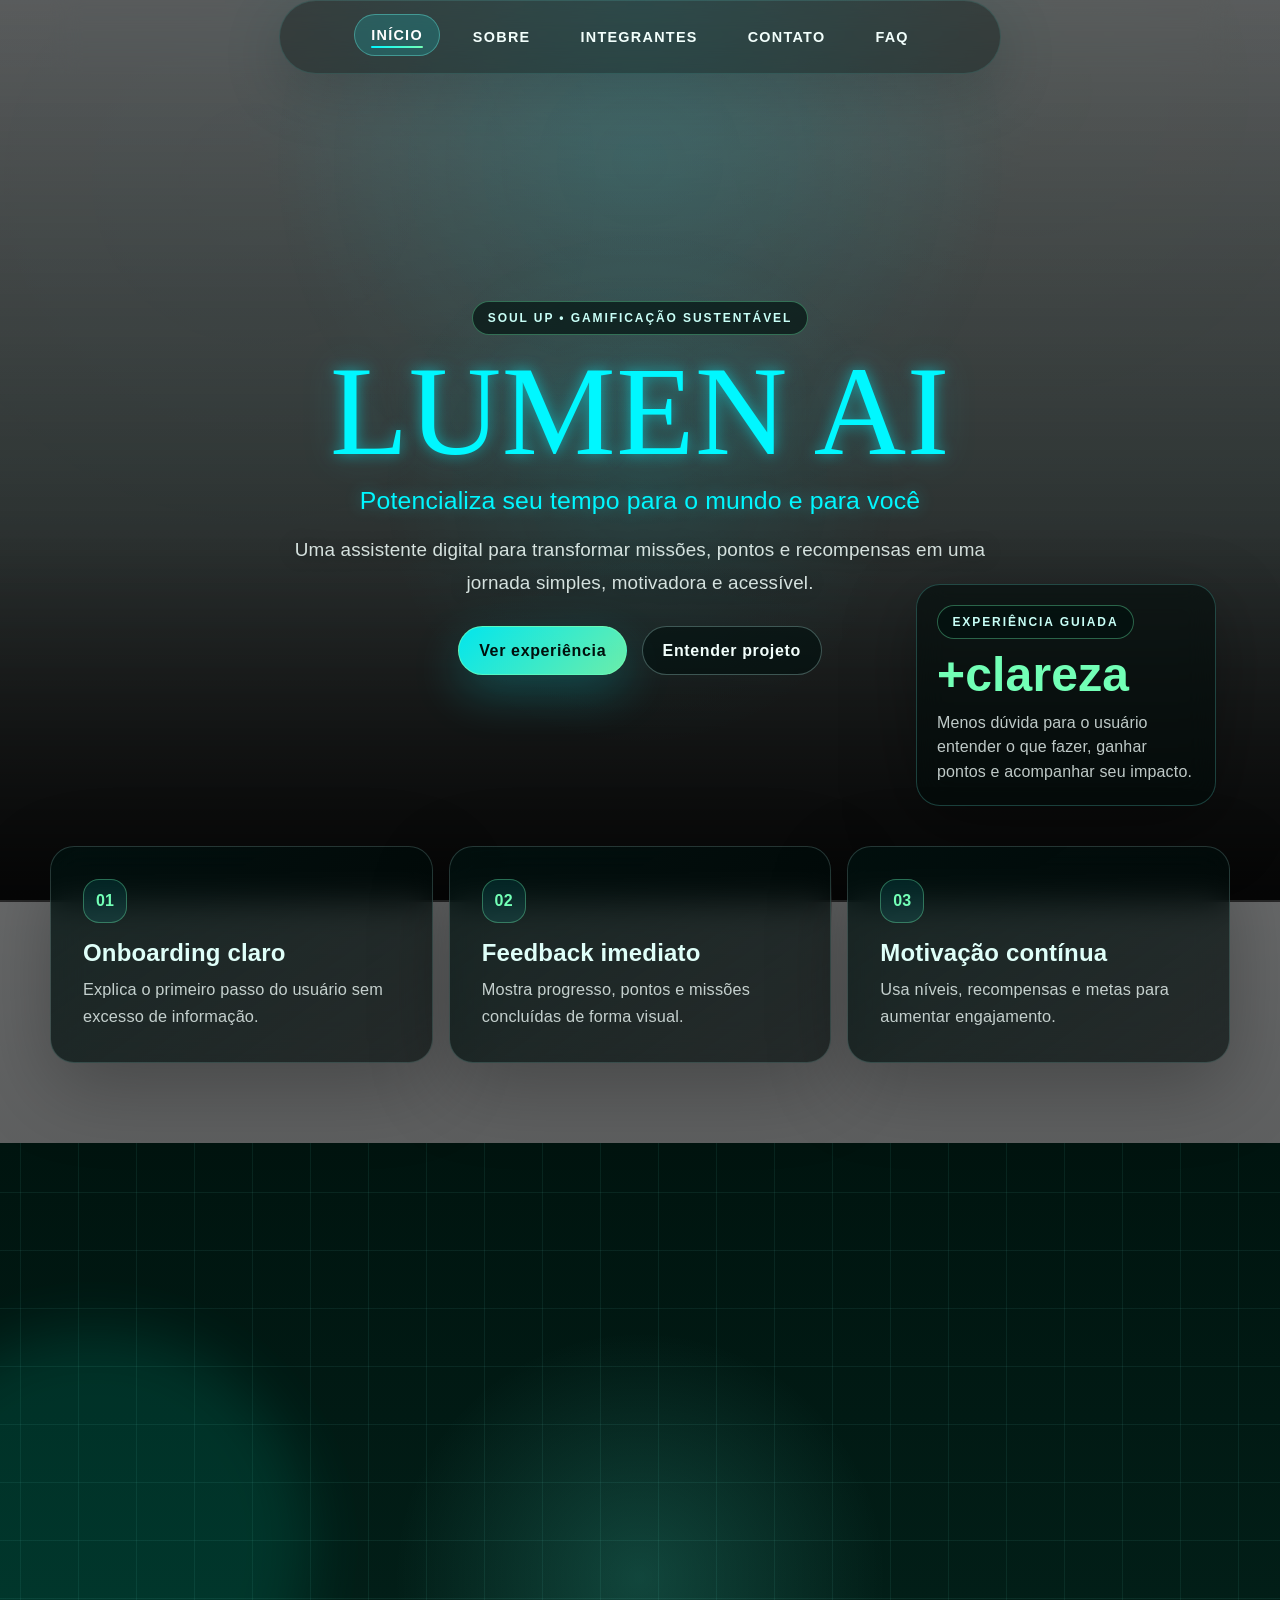
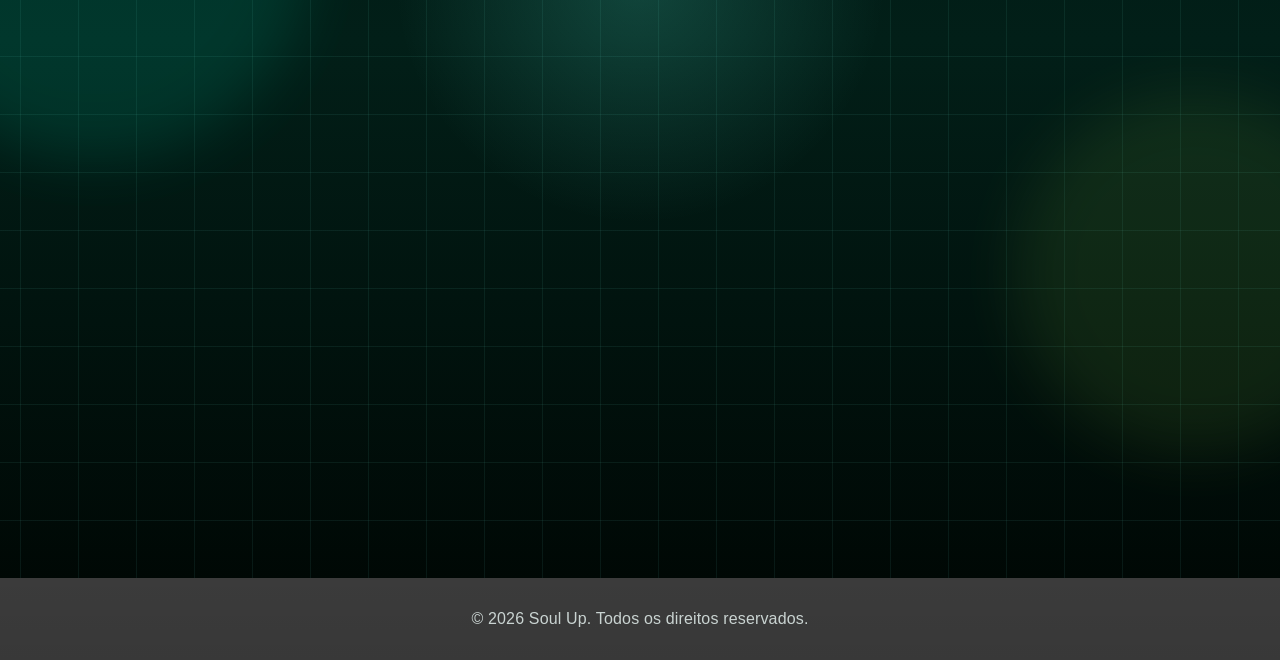
==== index.html @ 95132d2b "feat: Projeto atualizado com correções no style.css, apagando conflitos e codigos sem funcionalidade" ====
<!DOCTYPE html>
<html lang="pt-BR">
<head>
    <meta charset="UTF-8">
    <meta name="viewport" content="width=device-width, initial-scale=1.0">
    <link rel="shortcut icon" href="image/logo.png" type="image/x-icon">
    <title>Soul UP | Lumen AI</title>
    <link rel="stylesheet" href="css/style.css">
    <link rel="stylesheet" href="css/lumen.css">
</head>
<body>
    <div class="layer-blur"></div>

    <div class="conteiner">
        <header>
            <button class="menu-toggle" type="button" aria-label="Abrir menu" aria-expanded="false" aria-controls="menu-principal">
                <span></span>
                <span></span>
                <span></span>
            </button>
            <nav class="main-menu" id="menu-principal" aria-label="Menu principal">
                <a href="index.html" class="active">INÍCIO</a>
                <a href="pages/sobre.html">SOBRE</a>
                <a href="pages/integrantes.html">INTEGRANTES</a>
                <a href="pages/contato.html">CONTATO</a>
                <a href="pages/faq.html">FAQ</a>
            </nav>
        </header>

        <main>
            <section class="banner hero-pro" aria-labelledby="titulo-principal">
                <div class="content hero-content">
                    <span class="hero-eyebrow">Soul UP • Gamificação sustentável</span>
                    <div class="title" id="titulo-principal">LUMEN AI</div>
                    <p class="subtitle">Potencializa seu tempo para o mundo e para você</p>
                    <p class="hero-description">Uma assistente digital para transformar missões, pontos e recompensas em uma jornada simples, motivadora e acessível.</p>
                    <div class="hero-actions" aria-label="Ações principais">
                        <a class="btn-primary" href="#lumen-app">Ver experiência</a>
                        <a class="btn-secondary" href="pages/sobre.html">Entender projeto</a>
                    </div>
                </div>

                <div class="hero-glass-card" aria-label="Resumo do impacto da solução">
                    <span class="card-kicker">Experiência guiada</span>
                    <strong>+clareza</strong>
                    <p>Menos dúvida para o usuário entender o que fazer, ganhar pontos e acompanhar seu impacto.</p>
                </div>
            </section>

            <section class="experience-strip" aria-label="Principais benefícios da Lumen AI">
                <article class="experience-card">
                    <span class="experience-icon">01</span>
                    <h2>Onboarding claro</h2>
                    <p>Explica o primeiro passo do usuário sem excesso de informação.</p>
                </article>
                <article class="experience-card">
                    <span class="experience-icon">02</span>
                    <h2>Feedback imediato</h2>
                    <p>Mostra progresso, pontos e missões concluídas de forma visual.</p>
                </article>
                <article class="experience-card">
                    <span class="experience-icon">03</span>
                    <h2>Motivação contínua</h2>
                    <p>Usa níveis, recompensas e metas para aumentar engajamento.</p>
                </article>
            </section>

            <section class="lumen-scroll-section" id="lumen-app">
                <div class="lumen-parallax-bg" aria-hidden="true"></div>

                <div class="lumen-section-header">
                    <span class="lumen-tag">Soul UP • Gamificação Sustentável</span>
                    <h2>Seu progresso sustentável com o Lumën</h2>
                    <p>Role a página e acompanhe pontos, ranques, missões e impacto dentro do ecossistema Soul UP.</p>
                </div>

                <div class="lumen-app-panel">
                    <aside class="lumen-stats lumen-stats-left" aria-label="Estatísticas do aplicativo Soul UP">
                        <article class="stat-card">
                            <span class="stat-label">Rank atual</span>
                            <strong>Eco Starter</strong>
                            <small>Suba de nível completando ações sustentáveis.</small>
                        </article>

                        <article class="stat-card">
                            <span class="stat-label">Pontos verdes</span>
                            <strong data-count="1280">0</strong>
                            <small>Pontos acumulados em missões e desafios.</small>
                        </article>
                    </aside>

                    <div class="lumen-assistant" aria-label="Mascote Lumën animado">
                        <div class="lumen-bubble">
                            <h2>Bem-vindo!</h2>
                            <p class="lumen-typing">Eu sou Lumën, seu agente <br> sustentável pessoal da Soul UP.</p>
                        </div>

                        <div class="lumen-mascot">
                            <div class="lumen-aura"></div>
                            <div class="lumen-fire-hair">
                                <span class="flame flame-left"></span>
                                <span class="flame flame-main"></span>
                                <span class="flame flame-right"></span>
                                <span class="flame flame-core"></span>
                            </div>
                            <div class="lumen-arm"></div>
                            <div class="lumen-head">
                                <div class="lumen-face">
                                    <span class="lumen-eye"></span>
                                    <span class="lumen-eye"></span>
                                </div>
                                <div class="lumen-ear"></div>
                            </div>
                            <div class="lumen-body"></div>
                        </div>
                    </div>

                    <aside class="lumen-stats lumen-stats-right" aria-label="Dados de progresso do usuário">
                        <article class="stat-card">
                            <span class="stat-label">Missões feitas</span>
                            <strong data-count="24">0</strong>
                            <small>Check-ins, tarefas e hábitos concluídos.</small>
                        </article>

                        <article class="stat-card">
                            <span class="stat-label">Impacto estimado</span>
                            <strong data-count="86">0</strong>
                            <small>Interações positivas para uma rotina mais consciente.</small>
                        </article>
                    </aside>
                </div>
            </section>
        </main>

        <footer>
            <p>© 2026 Soul Up. Todos os direitos reservados.</p>
        </footer>
    </div>

    <script src="js/menu.js"></script>
    <script src="js/effects.js"></script>
    <script src="js/lumen.js"></script>
</body>
</html>
---- css/style.css ----
/* =========================================================
Responsável por layout global, menu, home e páginas internas.
========================================================= */

* {
    margin: 0;
    padding: 0;
    box-sizing: border-box;
}

:root {
    --bg-dark: #00140f;
    --surface-strong: rgba(0, 12, 10, 0.82);
    --surface-card: rgba(0, 18, 16, 0.76);
    --surface-soft: rgba(0, 20, 18, 0.58);
    --surface-hover: rgba(0, 247, 255, 0.11);
    --primary: #00f7ff;
    --primary-soft: rgba(0, 247, 255, 0.16);
    --green: #72ffb6;
    --text: #f2fffc;
    --text-muted: rgba(242, 255, 252, 0.78);
    --border: rgba(111, 255, 240, 0.36);
    --line-soft: rgba(196, 255, 246, 0.18);
    --line-strong: rgba(114, 255, 182, 0.48);
    --shadow: 0 24px 70px rgba(0, 0, 0, 0.34);
    --radius-xl: 32px;
    --radius-lg: 24px;
    --radius-md: 18px;
    --title-font: 'Didot', 'Bodoni 72', 'Bodoni MT', 'Times New Roman', serif;
    --base-font: Arial, Helvetica, sans-serif;
}

html {
    scroll-behavior: smooth;
}

body {
    min-height: 100vh;
    overflow-x: hidden;
    font-family: var(--base-font);
    letter-spacing: 0.01em;
    color: var(--primary);
    background:
        linear-gradient(rgba(0, 6, 8, 0.48), rgba(0, 0, 0, 0.78)),
        url('../image/fundo.gif') center center / cover fixed no-repeat;
}

body::before,
body::after,
.layer-blur {
    content: '';
    position: fixed;
    inset: 0;
    pointer-events: none;
}

body::before {
    z-index: -2;
    opacity: 0.24;
    background:
        radial-gradient(circle at 20% 20%, rgba(0, 247, 255, 0.08), transparent 35%),
        radial-gradient(circle at 80% 10%, rgba(114, 255, 182, 0.08), transparent 30%),
        url('../image/fundo02.gif') center bottom / cover no-repeat;
    animation: backgroundFloat 12s ease-in-out infinite;
}

body::after {
    z-index: -1;
    background:
        linear-gradient(to bottom, rgba(0, 0, 0, 0.32), rgba(0, 10, 8, 0.58) 52%, rgba(0, 0, 0, 0.84)),
        radial-gradient(circle at 50% 0%, rgba(0, 247, 255, 0.16), transparent 38%);
}

.layer-blur {
    z-index: 0;
    background: radial-gradient(circle at 50% 18%, rgba(0, 247, 255, 0.08), transparent 38%);
}

img {
    max-width: 100%;
    display: block;
}

a {
    color: inherit;
}

button,
a,
summary,
input,
textarea {
    -webkit-tap-highlight-color: transparent;
}

*:focus-visible {
    outline: 3px solid rgba(114, 255, 182, 0.38);
    outline-offset: 3px;
}

.container,
.conteiner {
    position: relative;
    z-index: 1;
    width: 100%;
    min-height: 100vh;
    margin: 0 auto;
}

main,
section,
footer {
    position: relative;
    z-index: 1;
}

/* ===================== Menu ===================== */
header {
    position: sticky;
    top: 0;
    z-index: 1000;
    width: min(1180px, calc(100% - 2rem));
    margin: 0 auto;
    padding: 1rem 0;
    display: flex;
    align-items: center;
    justify-content: center;
    backdrop-filter: blur(14px);
}

header::before {
    content: '';
    position: absolute;
    inset: 0;
    left: 50%;
    width: min(720px, 100%);
    transform: translateX(-50%);
    border: 1px solid rgba(111, 255, 240, 0.12);
    border-radius: 999px;
    background: rgba(0, 9, 8, 0.36);
    box-shadow: 0 18px 60px rgba(0, 0, 0, 0.18);
    pointer-events: none;
}

.logo {
    display: none;
}

.main-menu {
    position: relative;
    z-index: 2;
    display: flex;
    align-items: center;
    justify-content: center;
    gap: 1rem;
}

.main-menu a {
    position: relative;
    padding: 0.75rem 1rem;
    border: 1px solid transparent;
    border-radius: 999px;
    color: var(--text);
    font-size: 0.9rem;
    font-weight: 800;
    letter-spacing: 0.08rem;
    text-decoration: none;
    transition: color 0.2s ease, border-color 0.2s ease, background 0.2s ease, transform 0.2s ease;
}

.main-menu a::after {
    content: '';
    position: absolute;
    left: 1rem;
    right: 1rem;
    bottom: 0.42rem;
    height: 2px;
    border-radius: 999px;
    background: linear-gradient(90deg, var(--primary), var(--green));
    opacity: 0;
    transform: scaleX(0.35);
    transition: opacity 0.2s ease, transform 0.2s ease;
}

.main-menu a:hover,
.main-menu a:focus-visible,
.main-menu a.active {
    color: #fff;
    border-color: var(--border);
    background: var(--primary-soft);
    transform: translateY(-2px);
    outline: none;
}

.main-menu a:hover::after,
.main-menu a:focus-visible::after,
.main-menu a.active::after {
    opacity: 1;
    transform: scaleX(1);
}

.menu-toggle {
    display: none;
    width: 46px;
    height: 46px;
    border: 1px solid var(--border);
    border-radius: 14px;
    background: rgba(0, 18, 16, 0.86);
    color: var(--text);
    cursor: pointer;
    align-items: center;
    justify-content: center;
    flex-direction: column;
    gap: 6px;
    box-shadow: 0 0 20px rgba(0, 247, 255, 0.18);
    touch-action: manipulation;
}

.menu-toggle span {
    width: 22px;
    height: 2px;
    display: block;
    border-radius: 999px;
    background: var(--text);
    transition: transform 0.2s ease, opacity 0.2s ease;
}

.menu-toggle.is-active span:nth-child(1) {
    transform: translateY(8px) rotate(45deg);
}

.menu-toggle.is-active span:nth-child(2) {
    opacity: 0;
}

.menu-toggle.is-active span:nth-child(3) {
    transform: translateY(-8px) rotate(-45deg);
}

/* ===================== Home / Hero ===================== */
.banner {
    min-height: calc(100vh - 72px);
    padding: clamp(3rem, 7vw, 6rem) 1rem;
    display: flex;
    align-items: center;
    justify-content: center;
    position: relative;
    overflow: hidden;
    text-align: center;
}

.banner::before {
    content: '';
    position: absolute;
    inset: 0;
    z-index: -1;
    background-image:
        linear-gradient(rgba(0, 0, 0, 0.16), rgba(0, 10, 8, 0.38)),
        url('../image/fundo.gif');
    background-size: cover;
    background-position: center calc(50% + var(--bg-parallax, 0px));
    filter: saturate(1.08) contrast(1.04);
    mask-image: url('../image/fundo02.gif');
    mask-size: cover;
    mask-position: center;
}

.banner::after {
    content: '';
    position: absolute;
    inset: 0;
    z-index: 0;
    background:
        linear-gradient(to top, rgba(0, 0, 0, 0.62), transparent 44%),
        radial-gradient(circle at center, rgba(0, 247, 255, 0.08), transparent 34%);
    pointer-events: none;
}

.hero-content {
    position: relative;
    z-index: 2;
    width: min(1080px, 100%);
    margin: 0 auto;
    padding: 0 1rem;
    transform: translate3d(0, var(--title-parallax, 0px), 0);
    transition: transform 0.12s linear;
}

.hero-eyebrow,
.card-kicker,
.form-tag {
    display: inline-flex;
    align-items: center;
    justify-content: center;
    width: fit-content;
    margin: 0 auto 1rem;
    padding: 0.55rem 0.9rem;
    border: 1px solid rgba(114, 255, 182, 0.35);
    border-radius: 999px;
    background: rgba(0, 18, 16, 0.68);
    color: #c8fff7;
    font-size: 0.75rem;
    font-weight: 800;
    letter-spacing: 0.12rem;
    text-transform: uppercase;
}

.banner .title {
    font-family: var(--title-font);
    font-size: clamp(3.2rem, 11vw, 8rem);
    line-height: 0.95;
    letter-spacing: 0.04rem;
    color: var(--primary);
    text-shadow: 0 0 14px rgba(0, 247, 255, 0.5), 0 0 42px rgba(0, 247, 255, 0.22);
    animation: titleFloat 4.5s ease-in-out infinite, titleGlow 2.8s ease-in-out infinite alternate, titlePulse 6s ease-in-out infinite;
    will-change: transform, text-shadow;
}

.subtitle {
    margin-top: 0.9rem;
    color: var(--primary);
    font-size: clamp(1rem, 2.5vw, 1.55rem);
    text-shadow: 0 0 16px rgba(0, 247, 255, 0.38);
}

.hero-description {
    width: min(720px, 100%);
    margin: 1.15rem auto 0;
    color: rgba(242, 255, 252, 0.86);
    font-size: clamp(1rem, 2vw, 1.18rem);
    line-height: 1.75;
    text-shadow: 0 0 18px rgba(0, 0, 0, 0.45);
}

.hero-actions {
    display: flex;
    justify-content: center;
    flex-wrap: wrap;
    gap: 0.9rem;
    margin-top: 1.7rem;
}

.btn-primary,
.btn-secondary,
.form-button {
    display: inline-flex;
    align-items: center;
    justify-content: center;
    min-height: 48px;
    padding: 0.9rem 1.25rem;
    border-radius: 999px;
    font-weight: 900;
    text-decoration: none;
    letter-spacing: 0.04rem;
    cursor: pointer;
    transition: transform 0.2s ease, box-shadow 0.2s ease, border-color 0.2s ease, background 0.2s ease;
}

.btn-primary {
    border: 1px solid rgba(114, 255, 182, 0.66);
    background: linear-gradient(135deg, rgba(0, 247, 255, 0.92), rgba(114, 255, 182, 0.92));
    color: #00100d;
    box-shadow: 0 18px 48px rgba(0, 247, 255, 0.22);
}

.btn-secondary,
.form-button {
    border: 1px solid rgba(196, 255, 246, 0.28);
    background: rgba(0, 16, 14, 0.62);
    color: var(--text);
}

.btn-primary:hover,
.btn-secondary:hover,
.form-button:hover,
.btn-primary:focus-visible,
.btn-secondary:focus-visible,
.form-button:focus-visible {
    transform: translateY(-3px);
    box-shadow: 0 22px 58px rgba(0, 247, 255, 0.24);
    outline: none;
}

.hero-glass-card {
    position: absolute;
    right: clamp(1rem, 5vw, 5rem);
    bottom: clamp(2rem, 8vw, 6rem);
    z-index: 2;
    width: min(300px, calc(100% - 2rem));
    padding: 1.25rem;
    border: 1px solid rgba(111, 255, 240, 0.22);
    border-radius: var(--radius-lg);
    background: rgba(0, 12, 10, 0.58);
    box-shadow: var(--shadow);
    backdrop-filter: blur(14px);
    text-align: left;
}

.hero-glass-card .card-kicker {
    margin: 0 0 0.8rem;
}

.hero-glass-card strong {
    display: block;
    color: var(--green);
    font-size: clamp(2rem, 4vw, 3rem);
    line-height: 1;
}

.hero-glass-card p {
    margin-top: 0.7rem;
    color: var(--text-muted);
    line-height: 1.55;
}

.experience-strip {
    width: min(1180px, calc(100% - 2rem));
    margin: -3.5rem auto 5rem;
    display: grid;
    grid-template-columns: repeat(3, minmax(0, 1fr));
    gap: 1rem;
    position: relative;
    z-index: 3;
}

.experience-card,
.info-card,
.faq-item,
.contact-form,
.contato-lista li,
.cta-box,
.journey-panel {
    border: 1px solid var(--line-soft);
    border-radius: var(--radius-lg);
    background: linear-gradient(145deg, rgba(0, 18, 16, 0.76), rgba(0, 8, 7, 0.62));
    box-shadow: 0 24px 80px rgba(0, 0, 0, 0.28);
    backdrop-filter: blur(16px);
}

.experience-card,
.info-card,
.faq-item,
.contato-lista li {
    transition: transform 0.22s ease, border-color 0.22s ease, box-shadow 0.22s ease;
}

.experience-card {
    min-height: 190px;
    padding: clamp(1.25rem, 2.5vw, 2rem);
}

.experience-card:hover,
.info-card:hover,
.faq-item:hover,
.contato-lista li:hover {
    transform: translateY(-6px);
    border-color: var(--line-strong);
    box-shadow: 0 30px 90px rgba(0, 247, 255, 0.13);
}

.experience-icon,
.info-icon,
.contact-icon {
    display: inline-flex;
    align-items: center;
    justify-content: center;
    width: 44px;
    height: 44px;
    margin-bottom: 1rem;
    border: 1px solid rgba(114, 255, 182, 0.34);
    border-radius: 16px;
    background: rgba(0, 247, 255, 0.09);
    color: var(--green);
    font-weight: 900;
}

.experience-card h2,
.info-card h3,
.faq-item h3,
.faq-item summary {
    margin-bottom: 0.55rem;
    color: #dffff9;
}

.experience-card p,
.info-card p,
.faq-item p {
    color: var(--text-muted);
    font-size: 1.02rem;
    line-height: 1.65;
}

/* ===================== Páginas internas ===================== */
.page-content {
    position: relative;
    overflow: hidden;
    width: min(1260px, calc(100% - 2rem));
    min-height: 68vh;
    margin: 2rem auto 4rem;
    padding: clamp(2rem, 5vw, 4.2rem);
    border: 1px solid rgba(196, 255, 246, 0.2);
    border-radius: var(--radius-xl);
    background: linear-gradient(145deg, rgba(0, 24, 20, 0.86), rgba(0, 8, 5, 0.72));
    box-shadow: var(--shadow);
    backdrop-filter: blur(10px);
}

.page-content::before {
    content: '';
    position: absolute;
    inset: 0;
    background:
        radial-gradient(circle at top left, rgba(0, 247, 255, 0.1), transparent 32%),
        radial-gradient(circle at bottom right, rgba(114, 255, 182, 0.08), transparent 32%);
    pointer-events: none;
}

.page-content > * {
    position: relative;
    z-index: 1;
}

.page-hero {
    width: min(850px, 100%);
    margin: 0 auto 2rem;
    text-align: center;
}

.page-tag {
    display: inline-block;
    margin-bottom: 0.8rem;
    padding: 0.45rem 0.8rem;
    border: 1px solid var(--border);
    border-radius: 999px;
    color: #bafff7;
    background: rgba(0, 25, 22, 0.58);
    font-size: 0.78rem;
    font-weight: 800;
    letter-spacing: 0.08rem;
    text-transform: uppercase;
}

.page-hero h1,
.page-hero h2,
.sobre h2,
.contato h2,
.faq h2 {
    margin-bottom: 0.8rem;
    font-family: var(--title-font);
    color: var(--text);
    font-size: clamp(2rem, 5vw, 3.6rem);
    line-height: 1.05;
    text-shadow: 0 0 22px rgba(0, 247, 255, 0.35);
    animation: titleGlow 3s ease-in-out infinite alternate;
}

.page-hero p,
.contato p,
.sobre p,
.sobre li {
    color: var(--text-muted);
    font-size: clamp(1rem, 1.6vw, 1.15rem);
    line-height: 1.7;
}

.info-grid {
    display: grid;
    grid-template-columns: repeat(2, minmax(0, 1fr));
    gap: 1rem;
}

.info-card {
    min-height: 190px;
    padding: clamp(1.7rem, 3.5vw, 2.6rem);
}

.info-grid--featured .info-card {
    min-height: 250px;
}

.journey-panel {
    margin-top: 1.2rem;
    padding: clamp(1.4rem, 3vw, 2.4rem);
}

.journey-panel h2 {
    margin-bottom: 1rem;
}

.journey-steps {
    display: grid;
    grid-template-columns: repeat(4, minmax(0, 1fr));
    gap: 1rem;
}

.journey-steps article {
    padding: 1rem;
    border: 1px solid rgba(196, 255, 246, 0.12);
    border-radius: var(--radius-md);
    background: rgba(0, 247, 255, 0.06);
}

.journey-steps strong {
    display: inline-flex;
    align-items: center;
    justify-content: center;
    width: 36px;
    height: 36px;
    margin-bottom: 0.7rem;
    border-radius: 50%;
    background: linear-gradient(135deg, var(--primary), var(--green));
    color: #00100d;
}

.journey-steps span {
    display: block;
    margin-bottom: 0.35rem;
    color: var(--text);
    font-weight: 900;
}

.journey-steps p {
    color: var(--text-muted);
    line-height: 1.55;
}

/* ===================== FAQ ===================== */
.faq-list {
    display: grid;
    gap: 1rem;
}

.faq-item {
    min-height: auto;
    padding: clamp(1.4rem, 3vw, 2rem);
}

.faq-item summary {
    cursor: pointer;
    list-style: none;
    font-size: 1.12rem;
    font-weight: 900;
    display: flex;
    align-items: center;
    justify-content: space-between;
    gap: 1rem;
}

.faq-item summary::-webkit-details-marker {
    display: none;
}

.faq-item summary::after {
    content: '+';
    display: inline-flex;
    align-items: center;
    justify-content: center;
    flex: 0 0 34px;
    width: 34px;
    height: 34px;
    border: 1px solid rgba(114, 255, 182, 0.35);
    border-radius: 50%;
    color: var(--green);
    transition: transform 0.2s ease, background 0.2s ease;
}

.faq-item[open] summary::after {
    content: '−';
    background: rgba(114, 255, 182, 0.12);
    transform: rotate(180deg);
}

.faq-item p {
    margin-top: 0.9rem;
}

/* ===================== Contato ===================== */
.contato-lista {
    display: grid;
    grid-template-columns: repeat(3, minmax(0, 1fr));
    gap: 1rem;
    margin: 2rem 0;
    padding: 0;
    list-style: none;
}

.contato-lista li {
    min-height: 160px;
    margin: 0;
    padding: 1.3rem;
    color: var(--text-muted);
}

.contato-lista strong {
    display: block;
    margin-bottom: 0.4rem;
    color: var(--green);
}

.contato-lista a {
    color: var(--text-muted);
    text-decoration: none;
}

.contato-lista a:hover,
.contato-lista a:focus-visible {
    color: #fff;
    text-decoration: underline;
    outline: none;
}

.cta-box {
    margin-top: 1.5rem;
    padding: 1.2rem;
    color: var(--text);
}

.contact-form {
    display: grid;
    gap: 1rem;
    margin-top: 1.5rem;
    padding: clamp(1.25rem, 3vw, 2rem);
}

.contact-form h2 {
    color: var(--text);
    font-size: clamp(1.5rem, 3vw, 2.2rem);
}

.form-helper {
    margin-top: -0.4rem;
    color: var(--text-muted);
}

.form-grid {
    display: grid;
    grid-template-columns: repeat(2, minmax(0, 1fr));
    gap: 1rem;
}

.form-field {
    display: grid;
    gap: 0.45rem;
    color: var(--text);
    font-weight: 700;
}

.form-field--full {
    grid-column: 1 / -1;
}

.form-field input,
.form-field textarea {
    width: 100%;
    min-height: 62px;
    padding: 1.08rem 1.1rem;
    border: 1px solid rgba(111, 255, 240, 0.32);
    border-radius: 16px;
    background: rgba(0, 6, 5, 0.68);
    color: var(--text);
    font: inherit;
    outline: none;
    transition: border-color 0.2s ease, box-shadow 0.2s ease, transform 0.2s ease;
}

.form-field textarea {
    min-height: 240px;
    resize: vertical;
}

.form-field input:focus,
.form-field textarea:focus {
    border-color: var(--green);
    box-shadow: 0 0 0 4px rgba(114, 255, 182, 0.12);
    transform: translateY(-2px);
}

.form-button {
    justify-self: start;
    min-height: 50px;
}

footer {
    width: min(1180px, calc(100% - 2rem));
    margin: 0 auto;
    padding: 2rem 0;
    color: var(--text-muted);
    text-align: center;
}

/* ===================== Animações ===================== */
@keyframes titleFloat {
    0%, 100% { transform: translateY(0) scale(1); }
    50% { transform: translateY(-8px) scale(1.025); }
}

@keyframes titleGlow {
    from { text-shadow: 0 0 18px rgba(0, 247, 255, 0.45), 0 0 38px rgba(114, 255, 182, 0.12); }
    to { text-shadow: 0 0 30px rgba(0, 247, 255, 0.78), 0 0 78px rgba(114, 255, 182, 0.3); }
}

@keyframes titlePulse {
    0%, 100% { filter: drop-shadow(0 0 0 rgba(0, 247, 255, 0)); }
    50% { filter: drop-shadow(0 0 14px rgba(0, 247, 255, 0.38)); }
}

@keyframes backgroundFloat {
    0%, 100% { transform: scale(1) translateY(0); }
    50% { transform: scale(1.04) translateY(-12px); }
}

/* ===================== Responsivo ===================== */
@media (max-width: 1024px) {
    .experience-strip,
    .journey-steps,
    .info-grid {
        grid-template-columns: repeat(2, minmax(0, 1fr));
    }

    .contato-lista {
        grid-template-columns: 1fr;
    }

    .hero-glass-card {
        position: relative;
        right: auto;
        bottom: auto;
        margin: 2rem auto 0;
    }
}

@media (max-width: 768px) {
    header {
        width: calc(100% - 1.5rem);
        min-height: 72px;
        justify-content: flex-end;
        padding: 0.8rem 0;
    }

    header::before {
        display: none;
    }

    .menu-toggle {
        position: relative;
        z-index: 1002;
        display: inline-flex;
    }

    .main-menu {
        position: fixed;
        top: 76px;
        left: 50%;
        width: min(92vw, 420px);
        max-height: calc(100vh - 96px);
        overflow-y: auto;
        transform: translateX(-50%) translateY(-12px) scale(0.98);
        opacity: 0;
        visibility: hidden;
        pointer-events: none;
        display: flex;
        flex-direction: column;
        align-items: stretch;
        gap: 0.65rem;
        padding: 1rem;
        border: 1px solid var(--border);
        border-radius: 22px;
        background: rgba(0, 15, 14, 0.96);
        box-shadow: 0 22px 70px rgba(0, 0, 0, 0.48), 0 0 26px rgba(0, 247, 255, 0.16);
        backdrop-filter: blur(16px);
        z-index: 1001;
        transition: opacity 0.2s ease, visibility 0.2s ease, transform 0.2s ease;
    }

    .main-menu.is-open,
    body.menu-open .main-menu {
        opacity: 1;
        visibility: visible;
        pointer-events: auto;
        transform: translateX(-50%) translateY(0) scale(1);
    }

    .main-menu a {
        width: 100%;
        padding: 0.95rem 1rem;
        border-radius: 16px;
        text-align: center;
        font-size: 0.95rem;
    }

    body.menu-open {
        overflow: hidden;
    }

    .banner {
        min-height: calc(100vh - 68px);
        padding-top: 2.5rem;
    }

    .hero-eyebrow {
        font-size: 0.68rem;
        letter-spacing: 0.08rem;
    }

    .experience-strip,
    .journey-steps,
    .info-grid,
    .form-grid {
        grid-template-columns: 1fr;
    }

    .experience-strip {
        margin-top: -2rem;
        margin-bottom: 3rem;
    }

    .hero-actions {
        align-items: stretch;
    }

    .btn-primary,
    .btn-secondary {
        width: min(100%, 330px);
    }

    .page-content {
        width: calc(100% - 1.5rem);
        margin-top: 1rem;
        padding: 1.25rem;
        border-radius: 22px;
    }
}

@media (max-width: 480px) {
    .banner .title {
        font-size: 3.6rem;
        line-height: 0.9;
    }

    .hero-description {
        font-size: 0.98rem;
    }

    .hero-glass-card,
    .experience-card,
    .info-card,
    .faq-item,
    .contact-form,
    .journey-panel {
        border-radius: 18px;
    }

    .page-content {
        width: calc(100% - 1rem);
        padding: 1rem;
    }

    .form-button {
        justify-self: stretch;
    }
}
---- css/lumen.css ----
/* ===================== */
/* MASCOTE LUMËN ANIMADO */
/* HTML + CSS + JS PURO  */
/* ===================== */

.lumen-particles {
    position: absolute;
    inset: 0;
    overflow: hidden;
    pointer-events: none;
    z-index: 0;
}

.lumen-particles span {
    position: absolute;
    bottom: -20px;
    display: block;
    border-radius: 50%;
    background: #73fff2;
    box-shadow: 0 0 14px #73fff2;
    opacity: 0;
    animation: lumenParticle linear infinite;
}

@keyframes lumenParticle {
    0% {
        transform: translateY(0) scale(0.4);
        opacity: 0;
    }
    20% {
        opacity: 0.9;
    }
    100% {
        transform: translateY(-105vh) scale(1.2);
        opacity: 0;
    }
}

.lumen-assistant {
    position: absolute;
    right: 6%;
    bottom: 6%;
    width: 370px;
    display: flex;
    flex-direction: column;
    align-items: center;
    z-index: 2;
    animation: lumenFloat 3.8s ease-in-out infinite;
}

@keyframes lumenFloat {
    0%, 100% {
        transform: translateY(0);
    }
    50% {
        transform: translateY(-14px);
    }
}

.lumen-bubble {
    width: 100%;
    padding: 1.1rem 1.3rem;
    margin-bottom: 1.1rem;
    background: rgba(0, 18, 22, 0.85);
    border: 3px solid #57fff1;
    border-radius: 28px;
    color: white;
    box-shadow: 0 0 28px rgba(87, 255, 241, 0.78), inset 0 0 18px rgba(87, 255, 241, 0.18);
    position: relative;
}

.lumen-bubble::after {
    content: "";
    position: absolute;
    right: 70px;
    bottom: -19px;
    width: 34px;
    height: 34px;
    background: rgba(0, 18, 22, 0.95);
    border-right: 3px solid #57fff1;
    border-bottom: 3px solid #57fff1;
    transform: rotate(45deg);
}

.lumen-bubble h2 {
    font-size: 2rem;
    text-align: center;
    margin-bottom: 0.45rem;
    text-shadow: 0 0 10px white, 0 0 18px #57fff1;
}

.lumen-typing {
    width: 0;
    max-width: max-content;
    margin: 0 auto;
    white-space: nowrap;
    overflow: hidden;
    border-right: 3px solid #57fff1;
    font-size: 0.95rem;
    font-weight: bold;
    animation: lumenTyping 4.7s steps(58) forwards, lumenCursor 0.75s infinite;
}

@keyframes lumenTyping {
    to {
        width: 100%;
    }
}

@keyframes lumenCursor {
    50% {
        border-color: transparent;
    }
}

.lumen-mascot {
    position: relative;
    width: 230px;
    height: 330px;
    filter: drop-shadow(0 0 30px rgba(0, 255, 220, 0.9));
}

.lumen-aura {
    position: absolute;
    left: 50%;
    top: 56%;
    width: 280px;
    height: 280px;
    border-radius: 50%;
    background: radial-gradient(circle, rgba(76, 255, 218, 0.28), transparent 65%);
    filter: blur(10px);
    transform: translate(-50%, -50%);
    animation: lumenAura 2.2s ease-in-out infinite;
}

@keyframes lumenAura {
    0%, 100% {
        opacity: 0.55;
        transform: translate(-50%, -50%) scale(1);
    }
    50% {
        opacity: 1;
        transform: translate(-50%, -50%) scale(1.08);
    }
}

.lumen-fire-hair {
    position: absolute;
    left: 70px;
    top: 0;
    width: 100px;
    height: 125px;
    z-index: 4;
    transform-origin: bottom center;
    animation: lumenFireMove 1.05s ease-in-out infinite alternate;
}

.flame {
    position: absolute;
    bottom: 0;
    display: block;
    border-radius: 60% 40% 70% 30%;
    transform-origin: bottom center;
    mix-blend-mode: screen;
}

.flame-main {
    left: 26px;
    width: 56px;
    height: 120px;
    background: linear-gradient(to top, #00ffe1 0%, #3dffae 38%, #fff46d 76%, white 100%);
    box-shadow: 0 0 20px #00ffe1, 0 0 42px #52ff9e, 0 0 68px #fff46d;
    animation: lumenFlameMain 0.82s ease-in-out infinite alternate;
}

.flame-left {
    left: 6px;
    width: 48px;
    height: 92px;
    background: linear-gradient(to top, #00d9ff 0%, #00ff9d 50%, #f7ff8d 100%);
    opacity: 0.9;
    animation: lumenFlameLeft 0.68s ease-in-out infinite alternate;
}

.flame-right {
    right: 1px;
    width: 50px;
    height: 96px;
    background: linear-gradient(to top, #00f0ff 0%, #58ff92 45%, #fffab0 100%);
    opacity: 0.94;
    animation: lumenFlameRight 0.72s ease-in-out infinite alternate;
}

.flame-core {
    left: 42px;
    bottom: 9px;
    width: 30px;
    height: 82px;
    background: linear-gradient(to top, #bbff6c 0%, #fff875 55%, white 100%);
    box-shadow: 0 0 22px #fff875;
    animation: lumenFlameCore 0.58s ease-in-out infinite alternate;
}

@keyframes lumenFireMove {
    from { transform: rotate(-5deg) scaleX(0.96); }
    to { transform: rotate(6deg) scaleX(1.05); }
}

@keyframes lumenFlameMain {
    from { transform: rotate(-6deg) scaleY(0.95); }
    to { transform: rotate(7deg) scaleY(1.1); }
}

@keyframes lumenFlameLeft {
    from { transform: rotate(-14deg) scaleY(0.9); }
    to { transform: rotate(-4deg) scaleY(1.14); }
}

@keyframes lumenFlameRight {
    from { transform: rotate(10deg) scaleY(0.94); }
    to { transform: rotate(18deg) scaleY(1.12); }
}

@keyframes lumenFlameCore {
    from { transform: rotate(2deg) scaleY(0.86); opacity: 0.75; }
    to { transform: rotate(-4deg) scaleY(1.07); opacity: 1; }
}

.lumen-head {
    position: absolute;
    left: 24px;
    top: 88px;
    width: 180px;
    height: 145px;
    border-radius: 48% 52% 50% 50%;
    background: linear-gradient(145deg, #84fff2, #00bea8 55%, #a9ff8a);
    box-shadow: inset 0 0 30px rgba(255,255,255,0.35), 0 0 30px rgba(0,255,220,0.95);
    z-index: 3;
}

.lumen-face {
    position: absolute;
    left: 22px;
    top: 25px;
    width: 137px;
    height: 96px;
    border-radius: 50%;
    background: #020707;
    display: flex;
    align-items: center;
    justify-content: center;
    gap: 30px;
}

.lumen-eye {
    width: 25px;
    height: 44px;
    border-radius: 50%;
    background: #eafffb;
    box-shadow: 0 0 16px white;
    animation: lumenBlink 3.7s infinite;
    transform-origin: center;
}

@keyframes lumenBlink {
    0%, 42%, 46%, 100% { transform: scaleY(1); }
    44% { transform: scaleY(0.08); }
}

.lumen-ear {
    position: absolute;
    right: -18px;
    top: 54px;
    width: 42px;
    height: 58px;
    border-radius: 50%;
    background: linear-gradient(145deg, #b8ff9a, #35f5ce);
    box-shadow: 0 0 20px #55fff0;
}

.lumen-ear::after {
    content: "";
    position: absolute;
    inset: 10px;
    border-radius: 50%;
    background: rgba(0, 100, 90, 0.5);
}

.lumen-body {
    position: absolute;
    left: 64px;
    top: 220px;
    width: 108px;
    height: 110px;
    border-radius: 45% 45% 50% 50%;
    background: linear-gradient(160deg, #72fff0, #5cffaf, #dbff8d);
    box-shadow: inset 0 0 34px rgba(255,255,255,0.35), 0 0 30px rgba(0,255,220,0.8);
    z-index: 2;
}

.lumen-arm {
    position: absolute;
    left: 0;
    top: 165px;
    width: 86px;
    height: 38px;
    border-radius: 50px;
    background: linear-gradient(90deg, #00bfae, #8effde);
    box-shadow: 0 0 24px rgba(0,255,220,0.8);
    transform-origin: right center;
    animation: lumenWave 1.22s ease-in-out infinite;
    z-index: 1;
}

.lumen-arm::before {
    content: "";
    position: absolute;
    left: -7px;
    top: -14px;
    width: 42px;
    height: 50px;
    border-radius: 45% 45% 50% 50%;
    background: linear-gradient(160deg, #0ad9cc, #8effde);
}

@keyframes lumenWave {
    0%, 100% { transform: rotate(18deg); }
    50% { transform: rotate(-18deg); }
}

@media (max-width: 1024px) {
    .lumen-assistant {
        right: 50%;
        transform: translateX(50%);
        bottom: 3%;
        width: 330px;
    }

    @keyframes lumenFloat {
        0%, 100% { transform: translateX(50%) translateY(0); }
        50% { transform: translateX(50%) translateY(-12px); }
    }
}

@media (max-width: 768px) {
    .lumen-assistant {
        width: 300px;
        bottom: 2%;
    }

    .lumen-bubble h2 {
        font-size: 1.5rem;
    }

    .lumen-typing {
        white-space: normal;
        border-right: none;
        width: auto;
        text-align: center;
        animation: none;
    }

    .lumen-mascot {
        transform: scale(0.82);
    }
}

@media (max-width: 480px) {
    .lumen-assistant {
        width: 260px;
    }

    .lumen-mascot {
        transform: scale(0.72);
        margin-top: -22px;
    }
}

/* =============================== */
/* SECTION FINAL - LUMËN + APP     */
/* Parallax com HTML/CSS/JS puro    */
/* =============================== */
.lumen-scroll-section {
    position: relative;
    min-height: 115vh;
    padding: 6rem 5rem 7rem;
    background:
        radial-gradient(circle at 50% 42%, rgba(88, 255, 230, 0.18), transparent 28%),
        linear-gradient(180deg, #00140f 0%, #021f18 48%, #000805 100%);
    overflow: hidden;
    isolation: isolate;
}

.lumen-scroll-section::before,
.lumen-scroll-section::after {
    content: "";
    position: absolute;
    border-radius: 50%;
    filter: blur(30px);
    opacity: 0.45;
    z-index: -1;
}

.lumen-scroll-section::before {
    width: 430px;
    height: 430px;
    left: -120px;
    top: 18%;
    background: rgba(0, 255, 209, 0.24);
}

.lumen-scroll-section::after {
    width: 360px;
    height: 360px;
    right: -95px;
    bottom: 12%;
    background: rgba(177, 255, 85, 0.18);
}

.lumen-parallax-bg {
    position: absolute;
    inset: -12%;
    background-image:
        linear-gradient(rgba(117, 255, 238, 0.07) 1px, transparent 1px),
        linear-gradient(90deg, rgba(117, 255, 238, 0.07) 1px, transparent 1px);
    background-size: 58px 58px;
    transform: translateY(var(--parallax-y, 0px));
    transition: transform 0.08s linear;
    z-index: -1;
}

.lumen-section-header {
    max-width: 820px;
    margin: 0 auto 3.5rem;
    text-align: center;
    transform: translateY(40px);
    opacity: 0;
    transition: 0.8s ease;
}

.lumen-scroll-section.active .lumen-section-header {
    transform: translateY(0);
    opacity: 1;
}

.lumen-tag {
    display: inline-block;
    margin-bottom: 1rem;
    padding: 0.55rem 1rem;
    border: 1px solid rgba(111, 255, 240, 0.6);
    border-radius: 999px;
    color: #bafff7;
    background: rgba(0, 25, 22, 0.58);
    box-shadow: 0 0 20px rgba(84, 255, 235, 0.25);
    letter-spacing: 0.08rem;
}

.lumen-section-header h2 {
    font-size: clamp(2rem, 5vw, 4.3rem);
    color: white;
    line-height: 1.05;
    margin-bottom: 1rem;
    text-shadow: 0 0 24px rgba(87, 255, 241, 0.45);
}

.lumen-section-header p {
    font-size: clamp(1rem, 2vw, 1.22rem);
    color: rgba(255, 255, 255, 0.78);
}

.lumen-app-panel {
    width: min(1180px, 100%);
    margin: 0 auto;
    display: grid;
    grid-template-columns: minmax(220px, 1fr) 360px minmax(220px, 1fr);
    align-items: center;
    gap: 2rem;
    position: relative;
}

.lumen-scroll-section .lumen-assistant {
    position: relative;
    right: auto;
    bottom: auto;
    width: 360px;
    justify-self: center;
    z-index: 2;
    transform: translateY(70px) scale(0.94);
    opacity: 0;
    animation: none;
    transition: 0.9s cubic-bezier(.2,.8,.2,1);
}

.lumen-scroll-section.active .lumen-assistant {
    transform: translateY(0) scale(1);
    opacity: 1;
    animation: lumenFloatSection 3.8s ease-in-out infinite;
}

@keyframes lumenFloatSection {
    0%, 100% { transform: translateY(0) scale(1); }
    50% { transform: translateY(-14px) scale(1); }
}

.lumen-stats {
    display: flex;
    flex-direction: column;
    gap: 1.2rem;
}

.stat-card {
    padding: 1.35rem;
    min-height: 150px;
    border: 1px solid rgba(104, 255, 239, 0.42);
    border-radius: 24px;
    background: linear-gradient(145deg, rgba(4, 35, 31, 0.82), rgba(0, 10, 8, 0.68));
    box-shadow: 0 18px 40px rgba(0, 0, 0, 0.32), inset 0 0 24px rgba(95, 255, 236, 0.08);
    backdrop-filter: blur(10px);
    transform: translateY(46px);
    opacity: 0;
    transition: 0.8s ease;
}

.lumen-scroll-section.active .stat-card {
    transform: translateY(0);
    opacity: 1;
}

.lumen-scroll-section.active .lumen-stats-left .stat-card:nth-child(1),
.lumen-scroll-section.active .lumen-stats-right .stat-card:nth-child(1) {
    transition-delay: 0.14s;
}

.lumen-scroll-section.active .lumen-stats-left .stat-card:nth-child(2),
.lumen-scroll-section.active .lumen-stats-right .stat-card:nth-child(2) {
    transition-delay: 0.28s;
}

.stat-label {
    display: block;
    margin-bottom: 0.55rem;
    color: #85fff3;
    font-size: 0.84rem;
    text-transform: uppercase;
    letter-spacing: 0.12rem;
}

.stat-card strong {
    display: block;
    color: white;
    font-size: clamp(1.8rem, 4vw, 2.6rem);
    line-height: 1;
    margin-bottom: 0.75rem;
    text-shadow: 0 0 18px rgba(87, 255, 241, 0.42);
}

.stat-card small {
    color: rgba(255, 255, 255, 0.72);
    font-size: 0.95rem;
    line-height: 1.35;
}

.lumen-scroll-section .lumen-particles {
    z-index: 0;
}

@media (max-width: 1024px) {
    .lumen-scroll-section {
        padding: 5rem 2rem 6rem;
    }

    .lumen-app-panel {
        grid-template-columns: 1fr;
        gap: 1.6rem;
    }

    .lumen-scroll-section .lumen-assistant {
        width: 340px;
        order: -1;
    }

    .lumen-stats {
        width: min(720px, 100%);
        margin: 0 auto;
        display: grid;
        grid-template-columns: repeat(2, minmax(0, 1fr));
    }
}

@media (max-width: 768px) {
    .lumen-scroll-section {
        min-height: auto;
        padding: 4rem 1.2rem 5rem;
    }

    .lumen-section-header {
        margin-bottom: 2.3rem;
    }

    .lumen-stats {
        grid-template-columns: 1fr;
    }

    .lumen-scroll-section .lumen-assistant {
        width: min(310px, 92vw);
    }

    .lumen-scroll-section .lumen-bubble {
        width: 100%;
    }
}

@media (max-width: 480px) {
    .lumen-scroll-section .lumen-assistant {
        width: min(280px, 96vw);
    }

    .stat-card {
        min-height: auto;
    }
}
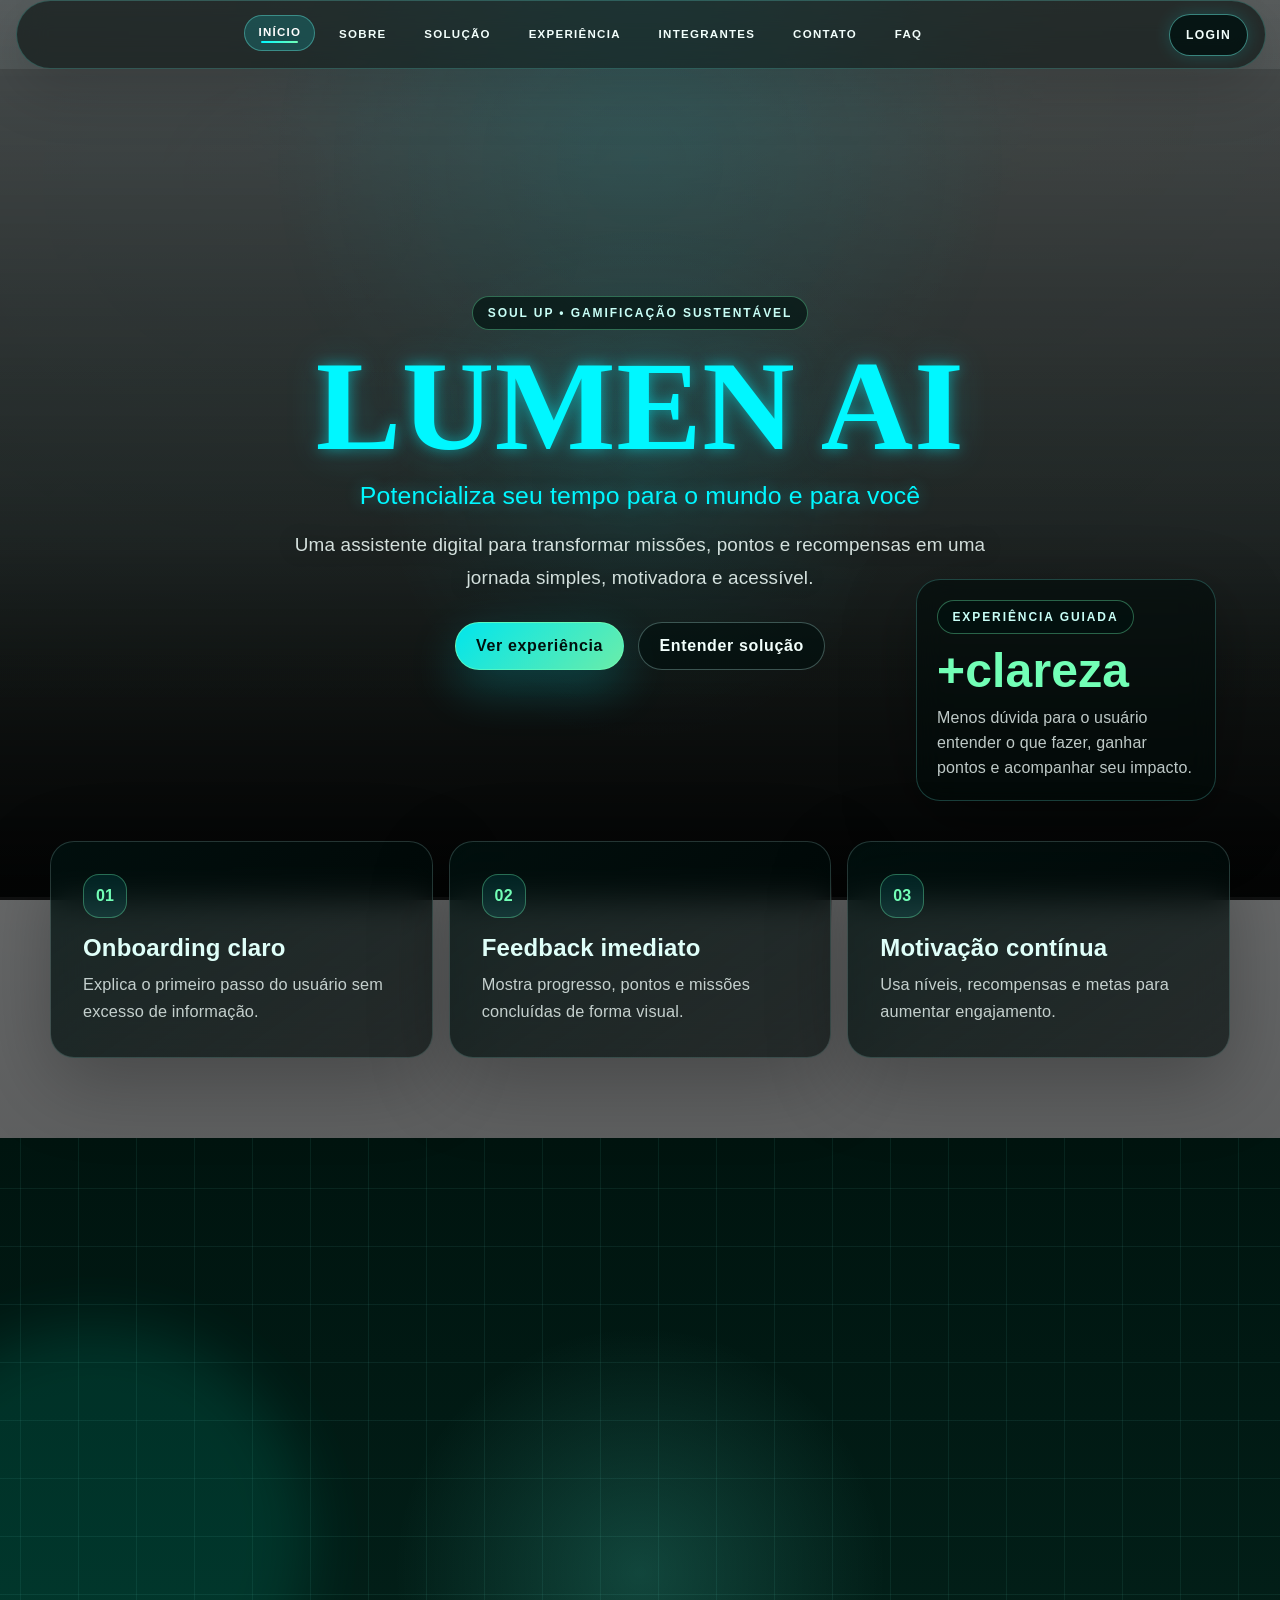
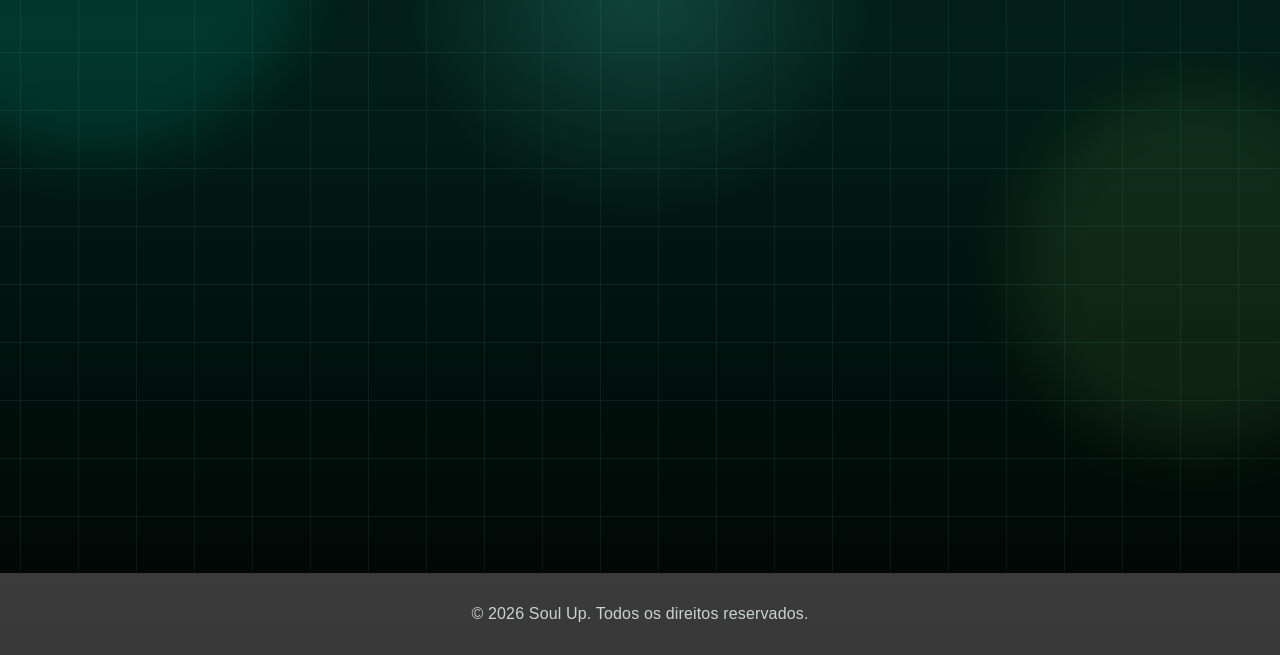
==== commit 4ba43881: "feat: criamos o login que leva para a pagina de EXPERIÊNCIA aonde o lumen mostra o nome do usuario, " ====
--- a/index.html
+++ b/index.html
@@ -21,22 +21,26 @@
             <nav class="main-menu" id="menu-principal" aria-label="Menu principal">
                 <a href="index.html" class="active">INÍCIO</a>
                 <a href="pages/sobre.html">SOBRE</a>
+                <a href="pages/solucao.html">SOLUÇÃO</a>
+                <a href="pages/experiencia.html">EXPERIÊNCIA</a>
                 <a href="pages/integrantes.html">INTEGRANTES</a>
                 <a href="pages/contato.html">CONTATO</a>
                 <a href="pages/faq.html">FAQ</a>
             </nav>
+
+            <a href="pages/login.html" class="login-corner">LOGIN</a>
         </header>
 
         <main>
             <section class="banner hero-pro" aria-labelledby="titulo-principal">
                 <div class="content hero-content">
                     <span class="hero-eyebrow">Soul UP • Gamificação sustentável</span>
-                    <div class="title" id="titulo-principal">LUMEN AI</div>
+                    <h1 class="title" id="titulo-principal">LUMEN AI</h1>
                     <p class="subtitle">Potencializa seu tempo para o mundo e para você</p>
                     <p class="hero-description">Uma assistente digital para transformar missões, pontos e recompensas em uma jornada simples, motivadora e acessível.</p>
                     <div class="hero-actions" aria-label="Ações principais">
                         <a class="btn-primary" href="#lumen-app">Ver experiência</a>
-                        <a class="btn-secondary" href="pages/sobre.html">Entender projeto</a>
+                        <a class="btn-secondary" href="pages/solucao.html">Entender solução</a>
                     </div>
                 </div>
 
--- a/css/style.css
+++ b/css/style.css
@@ -60,7 +60,7 @@
     background:
         radial-gradient(circle at 20% 20%, rgba(0, 247, 255, 0.08), transparent 35%),
         radial-gradient(circle at 80% 10%, rgba(114, 255, 182, 0.08), transparent 30%),
-        url('../image/fundo02.gif') center bottom / cover no-repeat;
+        linear-gradient(135deg, rgba(0, 247, 255, 0.08), rgba(114, 255, 182, 0.04));
     animation: backgroundFloat 12s ease-in-out infinite;
 }
 
@@ -260,9 +260,6 @@
     background-size: cover;
     background-position: center calc(50% + var(--bg-parallax, 0px));
     filter: saturate(1.08) contrast(1.04);
-    mask-image: url('../image/fundo02.gif');
-    mask-size: cover;
-    mask-position: center;
 }
 
 .banner::after {
@@ -960,4 +957,992 @@
     }
 }
 
-
+/* ===================== Formulário ===================== */
+.form-feedback {
+    margin-top: 12px;
+    font-size: 0.95rem;
+    font-weight: 600;
+}
+
+.form-feedback.success {
+    color: #7CFF9B;
+}
+
+.form-feedback.error {
+    color: #FF8A8A;
+}
+
+/* =========================
+   SEÇÕES SOBRE: TECNOLOGIAS E ROADMAP
+========================= */
+.tech-panel,
+.roadmap-panel {
+    margin-top: 48px;
+    padding: 28px;
+    border-radius: 24px;
+    background: rgba(255, 255, 255, 0.06);
+    border: 1px solid rgba(255, 255, 255, 0.12);
+}
+
+.tech-panel h2,
+.roadmap-panel h2 {
+    margin-bottom: 16px;
+    font-size: 1.8rem;
+}
+
+.tech-panel p {
+    max-width: 850px;
+    line-height: 1.6;
+    opacity: 0.9;
+}
+
+.tech-list {
+    display: flex;
+    flex-wrap: wrap;
+    gap: 12px;
+    margin-top: 22px;
+}
+
+.tech-list span {
+    padding: 10px 16px;
+    border-radius: 999px;
+    background: rgba(124, 255, 155, 0.12);
+    border: 1px solid rgba(124, 255, 155, 0.25);
+    font-weight: 600;
+}
+
+.roadmap-list {
+    display: grid;
+    grid-template-columns: repeat(4, 1fr);
+    gap: 18px;
+    margin-top: 22px;
+}
+
+.roadmap-list article {
+    padding: 20px;
+    border-radius: 18px;
+    background: rgba(0, 0, 0, 0.22);
+    border: 1px solid rgba(255, 255, 255, 0.10);
+}
+
+.roadmap-list strong {
+    display: inline-flex;
+    width: 32px;
+    height: 32px;
+    align-items: center;
+    justify-content: center;
+    border-radius: 50%;
+    background: rgba(124, 255, 155, 0.18);
+    margin-bottom: 12px;
+}
+
+.roadmap-list h3 {
+    margin-bottom: 8px;
+    font-size: 1.1rem;
+}
+
+.roadmap-list p {
+    font-size: 0.95rem;
+    line-height: 1.5;
+    opacity: 0.85;
+}
+
+@media (max-width: 900px) {
+    .roadmap-list {
+        grid-template-columns: repeat(2, 1fr);
+    }
+}
+
+@media (max-width: 600px) {
+    .tech-panel,
+    .roadmap-panel {
+        padding: 22px;
+    }
+
+    .roadmap-list {
+        grid-template-columns: 1fr;
+    }
+}
+
+/* ===================== Ajustes finais - requisitos Front-End ===================== */
+.banner .title {
+    display: block;
+}
+
+.main-menu {
+    flex-wrap: wrap;
+    gap: 0.6rem;
+}
+
+.main-menu a {
+    white-space: nowrap;
+    font-size: clamp(0.72rem, 1vw, 0.88rem);
+}
+
+.about-main .page-hero,
+.solution-page .page-hero,
+.prototype-page .page-hero {
+    margin-bottom: 2.4rem;
+}
+
+.about-cards,
+.solution-flow,
+.prototype-grid,
+.mockup-panel {
+    display: grid;
+    gap: 1.25rem;
+}
+
+.about-cards,
+.solution-flow {
+    grid-template-columns: repeat(4, minmax(0, 1fr));
+}
+
+.solution-flow {
+    grid-template-columns: repeat(3, minmax(0, 1fr));
+}
+
+.about-card,
+.solution-step,
+.mockup-card,
+.prototype-result,
+.prototype-controls {
+    border: 1px solid var(--border);
+    border-radius: var(--radius-lg);
+    background: linear-gradient(145deg, rgba(0, 18, 16, 0.78), rgba(0, 8, 7, 0.62));
+    box-shadow: 0 22px 70px rgba(0, 0, 0, 0.24);
+    backdrop-filter: blur(10px);
+}
+
+.about-card,
+.solution-step,
+.mockup-card,
+.prototype-result {
+    padding: clamp(1.2rem, 3vw, 1.7rem);
+}
+
+.about-card span,
+.solution-step span {
+    display: inline-flex;
+    width: 42px;
+    height: 42px;
+    align-items: center;
+    justify-content: center;
+    margin-bottom: 1rem;
+    border: 1px solid rgba(114, 255, 182, 0.38);
+    border-radius: 50%;
+    background: rgba(0, 247, 255, 0.12);
+    color: #d7ffe3;
+    font-weight: 900;
+}
+
+.about-card h2,
+.solution-step h2,
+.mockup-card h2,
+.prototype-result h2 {
+    margin-bottom: 0.7rem;
+    color: #fff;
+    font-size: clamp(1.25rem, 2.5vw, 1.7rem);
+}
+
+.about-card p,
+.solution-step p,
+.mockup-card p,
+.prototype-result p {
+    color: var(--text-muted);
+    line-height: 1.7;
+}
+
+.mockup-panel {
+    grid-template-columns: 1.1fr 0.9fr;
+    align-items: stretch;
+    margin-top: 1.4rem;
+}
+
+.mockup-label,
+.form-tag {
+    display: inline-block;
+    margin-bottom: 0.8rem;
+    padding: 0.35rem 0.75rem;
+    border: 1px solid rgba(114, 255, 182, 0.35);
+    border-radius: 999px;
+    color: #d7ffe3;
+    font-size: 0.75rem;
+    font-weight: 800;
+    letter-spacing: 0.08rem;
+    text-transform: uppercase;
+}
+
+.progress-row,
+.prototype-score {
+    display: flex;
+    justify-content: space-between;
+    gap: 1rem;
+    padding: 0.9rem 0;
+    border-bottom: 1px solid var(--line-soft);
+    color: var(--text);
+}
+
+.progress-track {
+    height: 12px;
+    margin: 1rem 0;
+    overflow: hidden;
+    border-radius: 999px;
+    background: rgba(255, 255, 255, 0.12);
+}
+
+.progress-track span {
+    display: block;
+    height: 100%;
+    border-radius: inherit;
+    background: linear-gradient(90deg, var(--primary), var(--green));
+    transition: width 0.35s ease;
+}
+
+.prototype-grid {
+    grid-template-columns: minmax(220px, 320px) 1fr;
+    align-items: start;
+}
+
+.prototype-controls {
+    padding: 1rem;
+    display: grid;
+    gap: 0.8rem;
+}
+
+.prototype-option {
+    width: 100%;
+    padding: 1rem;
+    border: 1px solid transparent;
+    border-radius: 16px;
+    background: rgba(0, 247, 255, 0.08);
+    color: var(--text);
+    font-weight: 800;
+    cursor: pointer;
+    transition: transform 0.2s ease, border-color 0.2s ease, background 0.2s ease;
+}
+
+.prototype-option:hover,
+.prototype-option:focus-visible,
+.prototype-option.active {
+    transform: translateY(-2px);
+    border-color: var(--border);
+    background: rgba(114, 255, 182, 0.15);
+}
+
+.form-helper {
+    margin-bottom: 1.2rem;
+    color: var(--text-muted);
+    line-height: 1.6;
+}
+
+@media (max-width: 1100px) {
+    .about-cards,
+    .solution-flow {
+        grid-template-columns: repeat(2, minmax(0, 1fr));
+    }
+}
+
+@media (max-width: 768px) {
+    .main-menu {
+        flex-wrap: nowrap;
+        gap: 0.55rem;
+    }
+
+    .about-cards,
+    .solution-flow,
+    .mockup-panel,
+    .prototype-grid {
+        grid-template-columns: 1fr;
+    }
+
+    .main-menu a {
+        font-size: 0.9rem;
+        white-space: normal;
+    }
+}
+
+@media (max-width: 480px) {
+    .solution-step,
+    .about-card,
+    .mockup-card,
+    .prototype-result,
+    .prototype-controls {
+        border-radius: 18px;
+    }
+}
+
+.progress-track .progress-fill--65 { width: 65%; }
+.progress-track .progress-fill--60 { width: 60%; }
+
+/* ===================== Correção final: menu e experiência Lumën ===================== */
+header {
+    width: min(1280px, calc(100% - 2rem));
+    padding: 0.85rem 1rem;
+}
+
+header::before {
+    left: 0;
+    width: 100%;
+    transform: none;
+    border-color: rgba(111, 255, 240, 0.22);
+    background: rgba(0, 9, 8, 0.58);
+}
+
+.main-menu {
+    max-width: 100%;
+    flex-wrap: wrap;
+    gap: 0.45rem 0.6rem;
+    padding: 0.2rem;
+}
+
+.main-menu a {
+    padding: 0.7rem 0.82rem;
+    font-size: clamp(0.72rem, 0.9vw, 0.86rem);
+    line-height: 1;
+    white-space: nowrap;
+}
+
+.experience-page {
+    padding-bottom: clamp(2rem, 5vw, 4.5rem);
+}
+
+.lumen-experience-stage {
+    width: min(1050px, 100%);
+    margin: 0 auto;
+    display: grid;
+    grid-template-columns: minmax(0, 1fr);
+    justify-items: center;
+    gap: 1.35rem;
+}
+
+.lumen-experience-stage .experience-lumen {
+    position: relative;
+    right: auto;
+    bottom: auto;
+    width: min(390px, 100%);
+    z-index: 2;
+    animation: lumenFloat 3.8s ease-in-out infinite;
+}
+
+.lumen-experience-stage .experience-bubble {
+    width: min(520px, calc(100vw - 2.4rem));
+    min-height: 190px;
+    padding: clamp(1rem, 3vw, 1.35rem);
+    margin-bottom: 1.25rem;
+    text-align: center;
+}
+
+.lumen-experience-stage .experience-bubble .mockup-label {
+    margin-bottom: 0.7rem;
+}
+
+.lumen-experience-stage .experience-bubble h2 {
+    margin-bottom: 0.55rem;
+    font-size: clamp(1.45rem, 4vw, 2rem);
+}
+
+.lumen-message,
+.experience-summary p {
+    color: var(--text-muted);
+    font-size: clamp(0.96rem, 2.4vw, 1.06rem);
+    line-height: 1.65;
+}
+
+.experience-bubble.is-changing {
+    animation: suggestionPop 0.42s ease;
+}
+
+@keyframes suggestionPop {
+    0% { transform: translateY(0) scale(1); }
+    45% { transform: translateY(-4px) scale(1.025); }
+    100% { transform: translateY(0) scale(1); }
+}
+
+.experience-controls {
+    width: min(760px, 100%);
+    grid-template-columns: repeat(4, minmax(0, 1fr));
+    align-items: stretch;
+}
+
+.experience-summary {
+    width: min(760px, 100%);
+}
+
+.experience-summary .prototype-score {
+    align-items: center;
+}
+
+.experience-summary p {
+    margin-top: 0.85rem;
+}
+
+@media (max-width: 980px) {
+    header {
+        width: calc(100% - 1.5rem);
+    }
+
+    header::before {
+        border-radius: 24px;
+    }
+
+    .main-menu a {
+        padding: 0.68rem 0.72rem;
+        font-size: 0.76rem;
+    }
+
+    .experience-controls {
+        grid-template-columns: repeat(2, minmax(0, 1fr));
+    }
+}
+
+@media (max-width: 768px) {
+    header {
+        justify-content: flex-end;
+        padding: 0.8rem 0;
+    }
+
+    .main-menu {
+        flex-wrap: nowrap;
+        max-width: min(92vw, 420px);
+        padding: 1rem;
+        gap: 0.65rem;
+    }
+
+    .main-menu a {
+        white-space: normal;
+        line-height: 1.25;
+        font-size: 0.92rem;
+        padding: 0.95rem 1rem;
+    }
+
+    .lumen-experience-stage .experience-lumen {
+        width: min(340px, 100%);
+    }
+
+    .lumen-experience-stage .lumen-mascot {
+        transform: scale(0.88);
+        transform-origin: top center;
+        margin-bottom: -34px;
+    }
+
+    .experience-controls {
+        grid-template-columns: 1fr;
+    }
+}
+
+@media (max-width: 480px) {
+    header {
+        width: calc(100% - 1rem);
+    }
+
+    .lumen-experience-stage .experience-bubble {
+        min-height: auto;
+        border-width: 2px;
+    }
+
+    .lumen-experience-stage .experience-bubble::after {
+        right: 50%;
+        transform: translateX(50%) rotate(45deg);
+    }
+}
+
+/* ===================== Ajuste responsivo final - Experiência Interativa ===================== */
+.experience-page {
+    width: min(1180px, calc(100% - 1.25rem));
+    overflow: hidden;
+}
+
+.lumen-experience-stage {
+    overflow: hidden;
+    padding-inline: clamp(0.15rem, 2vw, 1rem);
+}
+
+.lumen-experience-stage .experience-lumen {
+    max-width: 100%;
+    transform: none;
+    animation: experienceLumenFloat 3.8s ease-in-out infinite;
+}
+
+@keyframes experienceLumenFloat {
+    0%, 100% { transform: translateY(0); }
+    50% { transform: translateY(-12px); }
+}
+
+.lumen-experience-stage .lumen-mascot {
+    margin-inline: auto;
+}
+
+.experience-controls,
+.experience-summary,
+.lumen-experience-stage .experience-bubble {
+    max-width: 100%;
+}
+
+.experience-controls .prototype-option {
+    min-width: 0;
+    white-space: normal;
+    line-height: 1.25;
+}
+
+@media (max-width: 768px) {
+    .experience-page {
+        width: min(100% - 1rem, 680px);
+        margin-top: 1rem;
+        padding: clamp(1.1rem, 5vw, 1.6rem);
+        border-radius: 22px;
+    }
+
+    .experience-page .page-hero {
+        margin-bottom: 1.25rem;
+    }
+
+    .experience-page .page-hero h1 {
+        font-size: clamp(2rem, 9vw, 2.75rem);
+    }
+
+    .experience-page .page-hero p {
+        font-size: 0.98rem;
+        line-height: 1.6;
+    }
+
+    .lumen-experience-stage {
+        gap: 1rem;
+        padding-inline: 0;
+    }
+
+    .lumen-experience-stage .experience-lumen {
+        width: min(100%, 330px);
+        display: flex;
+        align-items: center;
+        justify-content: center;
+    }
+
+    .lumen-experience-stage .experience-bubble {
+        width: min(100%, 320px);
+        margin-bottom: 0.65rem;
+        padding: 1rem;
+        border-radius: 22px;
+        text-align: center;
+    }
+
+    .lumen-experience-stage .experience-bubble h2 {
+        font-size: clamp(1.35rem, 7vw, 1.75rem);
+    }
+
+    .lumen-message,
+    .experience-summary p {
+        font-size: 0.94rem;
+        line-height: 1.55;
+    }
+
+    .lumen-experience-stage .lumen-mascot {
+        width: 230px;
+        height: 260px;
+        transform: scale(0.74);
+        transform-origin: top center;
+        margin-top: -0.2rem;
+        margin-bottom: -4.6rem;
+    }
+
+    .experience-controls {
+        width: 100%;
+        padding: 0.85rem;
+        grid-template-columns: 1fr;
+        gap: 0.65rem;
+        border-radius: 20px;
+    }
+
+    .experience-controls .prototype-option {
+        padding: 0.9rem 0.95rem;
+        border-radius: 14px;
+        font-size: 0.95rem;
+    }
+
+    .experience-summary {
+        width: 100%;
+        padding: 1rem;
+        border-radius: 20px;
+    }
+
+    .experience-summary .prototype-score {
+        flex-direction: column;
+        align-items: flex-start;
+        gap: 0.35rem;
+    }
+
+    .experience-summary .prototype-score strong {
+        font-size: 1.6rem;
+    }
+}
+
+@media (max-width: 420px) {
+    .experience-page {
+        width: calc(100% - 0.7rem);
+        padding: 1rem 0.85rem;
+    }
+
+    .lumen-experience-stage .experience-lumen {
+        width: min(100%, 292px);
+    }
+
+    .lumen-experience-stage .experience-bubble {
+        width: 100%;
+        padding: 0.9rem;
+    }
+
+    .lumen-experience-stage .lumen-mascot {
+        transform: scale(0.66);
+        margin-top: -0.45rem;
+        margin-bottom: -5.6rem;
+    }
+
+    .experience-controls,
+    .experience-summary {
+        padding: 0.75rem;
+    }
+
+    .experience-controls .prototype-option {
+        padding: 0.85rem;
+        font-size: 0.9rem;
+    }
+}
+
+
+/* ===================== Login ===================== */
+.login-page {
+    overflow: hidden;
+}
+
+.login-layout {
+    width: min(1080px, 100%);
+    margin: 0 auto;
+    display: grid;
+    grid-template-columns: minmax(0, 1fr) minmax(280px, 0.85fr);
+    gap: clamp(1rem, 3vw, 1.6rem);
+    align-items: stretch;
+}
+
+.login-card,
+.login-users {
+    border: 1px solid var(--border);
+    border-radius: var(--radius-lg);
+    background: linear-gradient(145deg, rgba(0, 20, 18, 0.84), rgba(0, 8, 7, 0.72));
+    box-shadow: 0 20px 60px rgba(0, 0, 0, 0.28);
+    backdrop-filter: blur(12px);
+}
+
+.login-card {
+    padding: clamp(1.25rem, 4vw, 2rem);
+    display: grid;
+    gap: 1rem;
+}
+
+.login-card__header h2,
+.login-users h2 {
+    margin: 0.45rem 0 0.45rem;
+    color: var(--text);
+    font-size: clamp(1.45rem, 4vw, 2.1rem);
+    line-height: 1.1;
+}
+
+.login-card__header p,
+.login-users p {
+    color: var(--text-muted);
+    line-height: 1.6;
+}
+
+.login-submit {
+    width: 100%;
+    margin-top: 0.2rem;
+}
+
+.login-users {
+    padding: clamp(1.1rem, 3vw, 1.5rem);
+}
+
+.user-demo-list {
+    margin-top: 1rem;
+    display: grid;
+    gap: 0.75rem;
+}
+
+.user-demo {
+    width: 100%;
+    padding: 0.85rem;
+    border: 1px solid rgba(111, 255, 240, 0.22);
+    border-radius: 16px;
+    background: rgba(0, 247, 255, 0.08);
+    color: var(--text);
+    text-align: left;
+    cursor: pointer;
+    transition: transform 0.2s ease, border-color 0.2s ease, background 0.2s ease;
+}
+
+.user-demo strong,
+.user-demo span {
+    display: block;
+}
+
+.user-demo strong {
+    margin-bottom: 0.25rem;
+    font-size: 0.98rem;
+}
+
+.user-demo span {
+    color: var(--text-muted);
+    font-size: 0.86rem;
+    overflow-wrap: anywhere;
+}
+
+.user-demo:hover,
+.user-demo:focus-visible {
+    transform: translateY(-2px);
+    border-color: var(--line-strong);
+    background: rgba(114, 255, 182, 0.12);
+}
+
+.login-modal {
+    position: fixed;
+    inset: 0;
+    z-index: 2000;
+    display: none;
+    place-items: center;
+    padding: 1rem;
+}
+
+.login-modal.is-open {
+    display: grid;
+}
+
+.login-modal__overlay {
+    position: absolute;
+    inset: 0;
+    background: rgba(0, 0, 0, 0.72);
+    backdrop-filter: blur(8px);
+}
+
+.login-modal__box {
+    position: relative;
+    z-index: 1;
+    width: min(440px, 100%);
+    padding: clamp(1.4rem, 5vw, 2rem);
+    border: 1px solid var(--border);
+    border-radius: 26px;
+    background: linear-gradient(145deg, rgba(0, 20, 18, 0.96), rgba(0, 7, 6, 0.94));
+    box-shadow: 0 28px 80px rgba(0, 0, 0, 0.48);
+    color: var(--text);
+    text-align: center;
+    animation: modalPop 0.28s ease;
+}
+
+.login-modal__close {
+    position: absolute;
+    top: 0.8rem;
+    right: 0.85rem;
+    width: 34px;
+    height: 34px;
+    border: 1px solid rgba(111, 255, 240, 0.24);
+    border-radius: 50%;
+    background: rgba(255, 255, 255, 0.05);
+    color: var(--text);
+    font-size: 1.3rem;
+    cursor: pointer;
+}
+
+.login-modal__icon {
+    width: 58px;
+    height: 58px;
+    margin: 0 auto 1rem;
+    display: grid;
+    place-items: center;
+    border-radius: 50%;
+    border: 1px solid var(--border);
+    font-size: 1.7rem;
+    font-weight: 900;
+    color: var(--primary);
+    background: rgba(0, 247, 255, 0.12);
+    box-shadow: 0 0 26px rgba(0, 247, 255, 0.22);
+}
+
+.login-modal--success .login-modal__icon {
+    color: var(--green);
+    background: rgba(114, 255, 182, 0.12);
+    box-shadow: 0 0 26px rgba(114, 255, 182, 0.22);
+}
+
+.login-modal__box h2 {
+    margin-bottom: 0.65rem;
+    font-size: clamp(1.45rem, 6vw, 2rem);
+}
+
+.login-modal__box p {
+    color: var(--text-muted);
+    line-height: 1.6;
+}
+
+.login-modal__countdown {
+    margin-top: 0.9rem;
+    color: var(--green) !important;
+    font-weight: 800;
+}
+
+.login-modal__button {
+    margin-top: 1rem;
+    width: 100%;
+}
+
+@keyframes modalPop {
+    from {
+        opacity: 0;
+        transform: translateY(14px) scale(0.96);
+    }
+    to {
+        opacity: 1;
+        transform: translateY(0) scale(1);
+    }
+}
+
+@media (max-width: 1120px) {
+    header {
+        width: min(1240px, calc(100% - 1rem));
+    }
+
+    header::before {
+        width: min(100%, 1060px);
+    }
+
+    .main-menu {
+        gap: 0.45rem;
+    }
+
+    .main-menu a {
+        padding-inline: 0.65rem;
+        letter-spacing: 0.055rem;
+    }
+}
+
+@media (max-width: 860px) {
+    .login-layout {
+        grid-template-columns: 1fr;
+    }
+}
+
+@media (max-width: 768px) {
+    .login-page {
+        width: min(100% - 1rem, 680px);
+        padding: clamp(1.1rem, 5vw, 1.6rem);
+    }
+
+    .login-layout {
+        gap: 1rem;
+    }
+
+    .login-card,
+    .login-users {
+        border-radius: 22px;
+    }
+
+    .user-demo {
+        padding: 0.8rem;
+    }
+}
+
+/* ===================== Login fora do menu ===================== */
+.login-corner {
+    position: relative;
+    z-index: 1003;
+    display: inline-flex;
+    align-items: center;
+    justify-content: center;
+    min-height: 42px;
+    margin-left: 0.75rem;
+    padding: 0.7rem 1rem;
+    border: 1px solid rgba(111, 255, 240, 0.48);
+    border-radius: 999px;
+    color: var(--text);
+    background: rgba(0, 18, 16, 0.82);
+    box-shadow: 0 0 18px rgba(0, 247, 255, 0.16);
+    font-size: clamp(0.76rem, 0.9vw, 0.86rem);
+    font-weight: 900;
+    letter-spacing: 0.08rem;
+    line-height: 1;
+    text-decoration: none;
+    white-space: nowrap;
+    transition: transform 0.2s ease, background 0.2s ease, border-color 0.2s ease, box-shadow 0.2s ease;
+}
+
+.login-corner:hover,
+.login-corner:focus-visible,
+.login-corner.active {
+    color: #fff;
+    border-color: rgba(111, 255, 240, 0.85);
+    background: rgba(0, 247, 255, 0.16);
+    box-shadow: 0 0 24px rgba(0, 247, 255, 0.28);
+    transform: translateY(-2px);
+    outline: none;
+}
+
+@media (min-width: 769px) {
+    header {
+        justify-content: center;
+    }
+
+    header .login-corner {
+        position: absolute;
+        right: 1rem;
+        top: 50%;
+        margin-left: 0;
+        transform: translateY(-50%);
+    }
+
+    header .login-corner:hover,
+    header .login-corner:focus-visible,
+    header .login-corner.active {
+        transform: translateY(-50%) scale(1.04);
+    }
+
+    .main-menu {
+        padding-right: 6.4rem;
+        padding-left: 0.2rem;
+    }
+}
+
+@media (max-width: 768px) {
+    header {
+        display: flex;
+        align-items: center;
+        justify-content: space-between;
+        gap: 0.75rem;
+    }
+
+    .menu-toggle {
+        order: 1;
+        flex: 0 0 auto;
+    }
+
+    .login-corner {
+        order: 2;
+        margin-left: auto;
+        padding: 0.68rem 0.9rem;
+        font-size: 0.76rem;
+    }
+
+    .login-corner:hover,
+    .login-corner:focus-visible,
+    .login-corner.active {
+        transform: scale(1.03);
+    }
+
+    .main-menu {
+        order: 3;
+    }
+}
+
+@media (max-width: 420px) {
+    .login-corner {
+        padding: 0.62rem 0.78rem;
+        font-size: 0.7rem;
+        letter-spacing: 0.055rem;
+    }
+}
